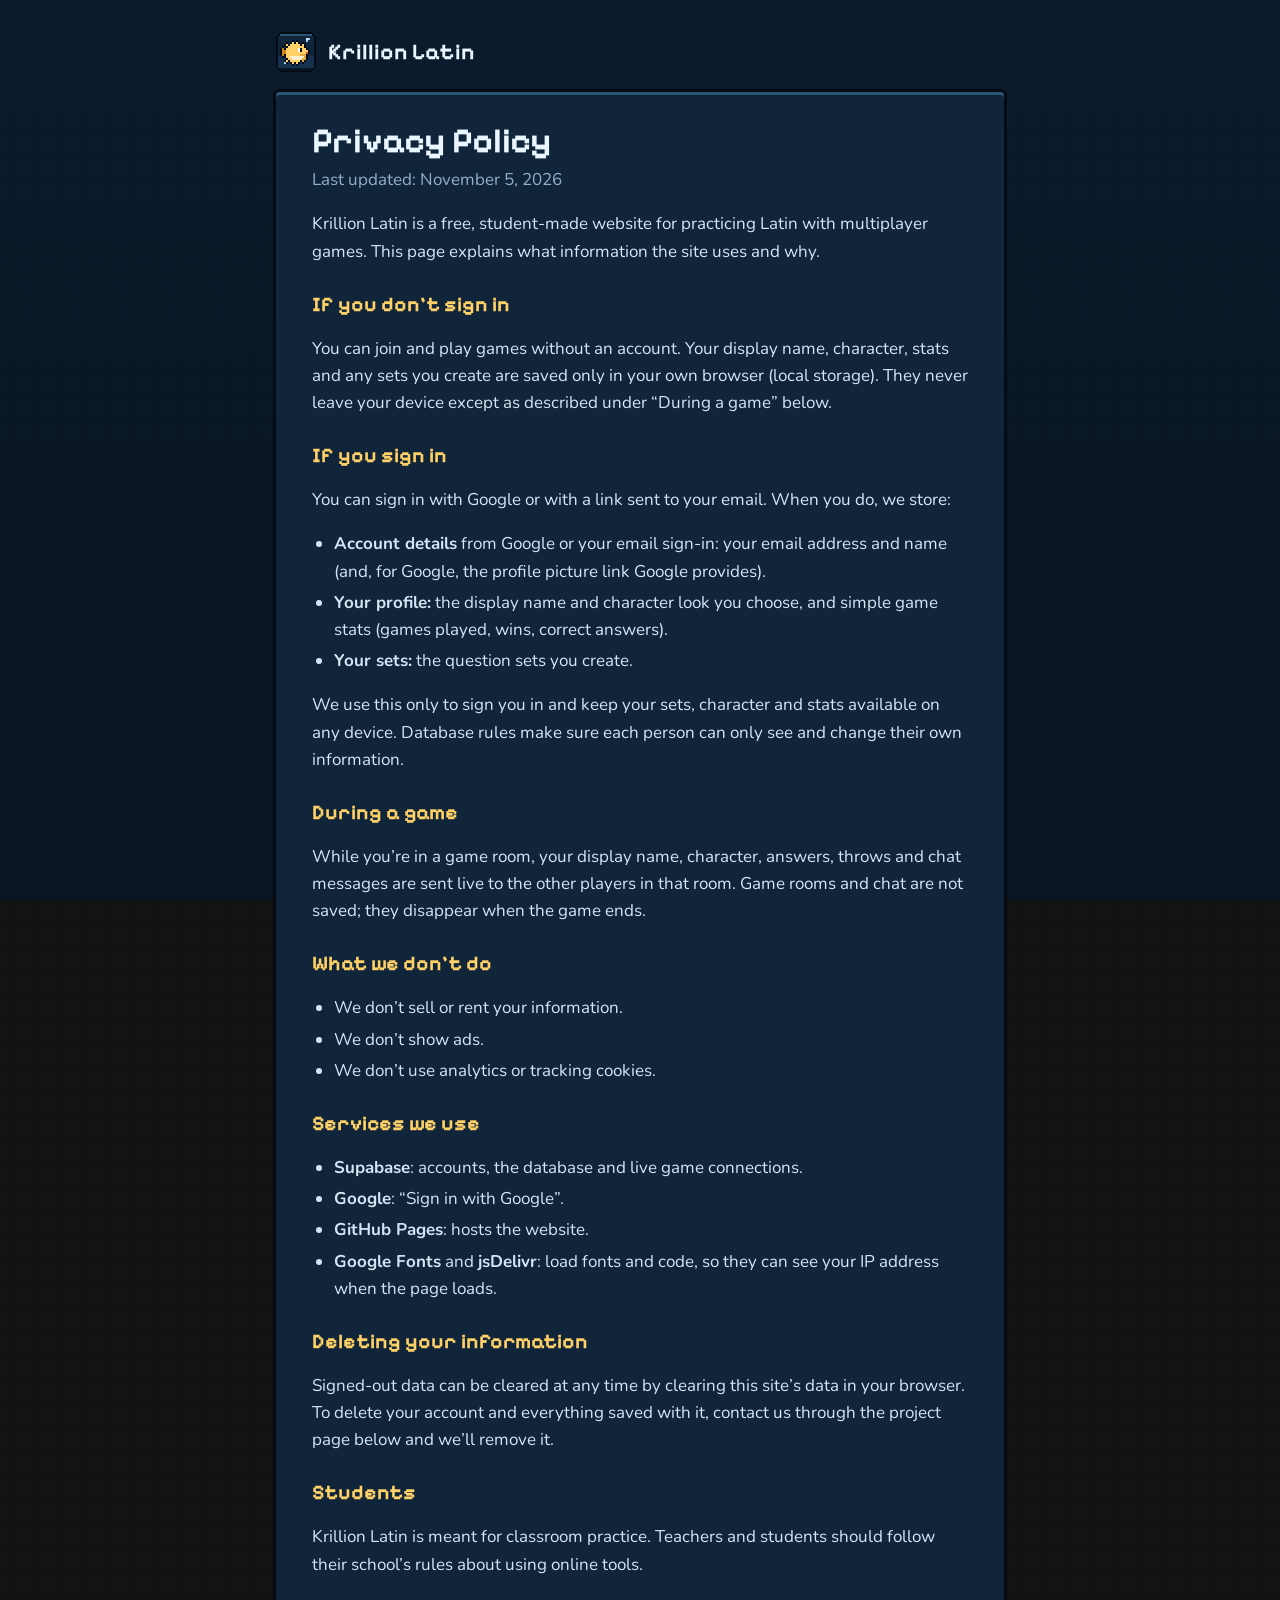
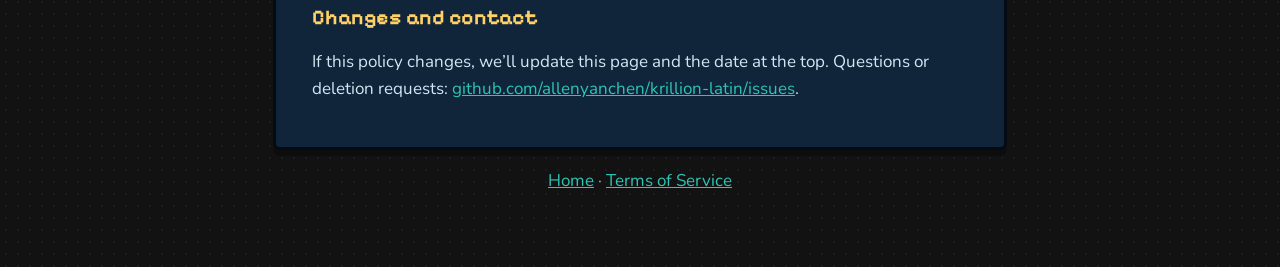
==== privacy.html @ 59c99d55 "Add pixel logo and favicons, privacy policy and terms pages for Google sign-in Co-Authored-By: Claud" ====
<!doctype html>
<html lang="en">
<head>
  <meta charset="utf-8">
  <meta name="viewport" content="width=device-width, initial-scale=1">
  <title>Privacy Policy · Krillion Latin</title>
  <link rel="icon" type="image/png" href="assets/favicon-64.png">
  <link rel="preconnect" href="https://fonts.googleapis.com">
  <link rel="preconnect" href="https://fonts.gstatic.com" crossorigin>
  <link href="https://fonts.googleapis.com/css2?family=Nunito:wght@500;600;700;800&family=Pixelify+Sans:wght@500;600;700&display=swap" rel="stylesheet">
  <link rel="stylesheet" href="legal.css">
</head>
<body>
  <main class="legal">
    <a class="legal-brand" href="./"><img src="assets/logo-120.png" alt="" width="40" height="40">Krillion Latin</a>
    <article class="legal-card">
      <h1>Privacy Policy</h1>
      <p class="updated">Last updated: November 5, 2026</p>

      <p>Krillion Latin is a free, student-made website for practicing Latin with multiplayer games. This page explains what information the site uses and why.</p>

      <h2>If you don’t sign in</h2>
      <p>You can join and play games without an account. Your display name, character, stats and any sets you create are saved only in your own browser (local storage). They never leave your device except as described under “During a game” below.</p>

      <h2>If you sign in</h2>
      <p>You can sign in with Google or with a link sent to your email. When you do, we store:</p>
      <ul>
        <li><b>Account details</b> from Google or your email sign-in: your email address and name (and, for Google, the profile picture link Google provides).</li>
        <li><b>Your profile:</b> the display name and character look you choose, and simple game stats (games played, wins, correct answers).</li>
        <li><b>Your sets:</b> the question sets you create.</li>
      </ul>
      <p>We use this only to sign you in and keep your sets, character and stats available on any device. Database rules make sure each person can only see and change their own information.</p>

      <h2>During a game</h2>
      <p>While you’re in a game room, your display name, character, answers, throws and chat messages are sent live to the other players in that room. Game rooms and chat are not saved; they disappear when the game ends.</p>

      <h2>What we don’t do</h2>
      <ul>
        <li>We don’t sell or rent your information.</li>
        <li>We don’t show ads.</li>
        <li>We don’t use analytics or tracking cookies.</li>
      </ul>

      <h2>Services we use</h2>
      <ul>
        <li><b>Supabase</b>: accounts, the database and live game connections.</li>
        <li><b>Google</b>: “Sign in with Google”.</li>
        <li><b>GitHub Pages</b>: hosts the website.</li>
        <li><b>Google Fonts</b> and <b>jsDelivr</b>: load fonts and code, so they can see your IP address when the page loads.</li>
      </ul>

      <h2>Deleting your information</h2>
      <p>Signed-out data can be cleared at any time by clearing this site’s data in your browser. To delete your account and everything saved with it, contact us through the project page below and we’ll remove it.</p>

      <h2>Students</h2>
      <p>Krillion Latin is meant for classroom practice. Teachers and students should follow their school’s rules about using online tools.</p>

      <h2>Changes and contact</h2>
      <p>If this policy changes, we’ll update this page and the date at the top. Questions or deletion requests: <a href="https://github.com/allenyanchen/krillion-latin/issues">github.com/allenyanchen/krillion-latin/issues</a>.</p>
    </article>
    <p class="legal-links"><a href="./">Home</a> · <a href="terms.html">Terms of Service</a></p>
  </main>
</body>
</html>
---- legal.css ----
:root { --bg: #091522; --panel: #10243a; --line: #234561; --edge: #040b14; --hi: #2b5576; --ink: #eaf6ff; --muted: #8fb0c7; --accent: #ffb238; --teal: #2ec4b6; color-scheme: dark; }
* { box-sizing: border-box; }
html, body { margin: 0; }
body {
  background: radial-gradient(rgba(120, 190, 230, .06) 1px, transparent 1.5px) 0 0 / 12px 12px, linear-gradient(180deg, #0b1b2d, var(--bg) 60%) fixed;
  color: var(--ink); font-family: 'Nunito', system-ui, sans-serif; font-size: 17px; line-height: 1.6;
}
.legal { max-width: 760px; margin: 0 auto; padding: 32px 16px 56px; }
.legal-brand { display: inline-flex; align-items: center; gap: 12px; color: var(--ink); text-decoration: none; font-family: 'Pixelify Sans', sans-serif; font-weight: 700; font-size: 1.4rem; margin-bottom: 20px; }
.legal-brand img { image-rendering: pixelated; }
.legal-card { background: var(--panel); padding: 28px clamp(18px, 4vw, 36px); border-radius: 4px; box-shadow: 0 0 0 3px var(--edge), inset 0 3px 0 var(--hi), 0 6px 0 3px rgba(0, 0, 0, .3); }
h1, h2 { font-family: 'Pixelify Sans', sans-serif; line-height: 1.2; }
h1 { margin: 0 0 4px; font-size: 2.2rem; }
h2 { margin: 28px 0 8px; font-size: 1.3rem; color: #ffd166; }
.updated { color: var(--muted); margin-top: 0; }
p, li { color: #d3e6f3; }
ul { padding-left: 1.3em; }
li { margin: 4px 0; }
a { color: var(--teal); }
.legal-links { text-align: center; color: var(--muted); margin-top: 20px; }
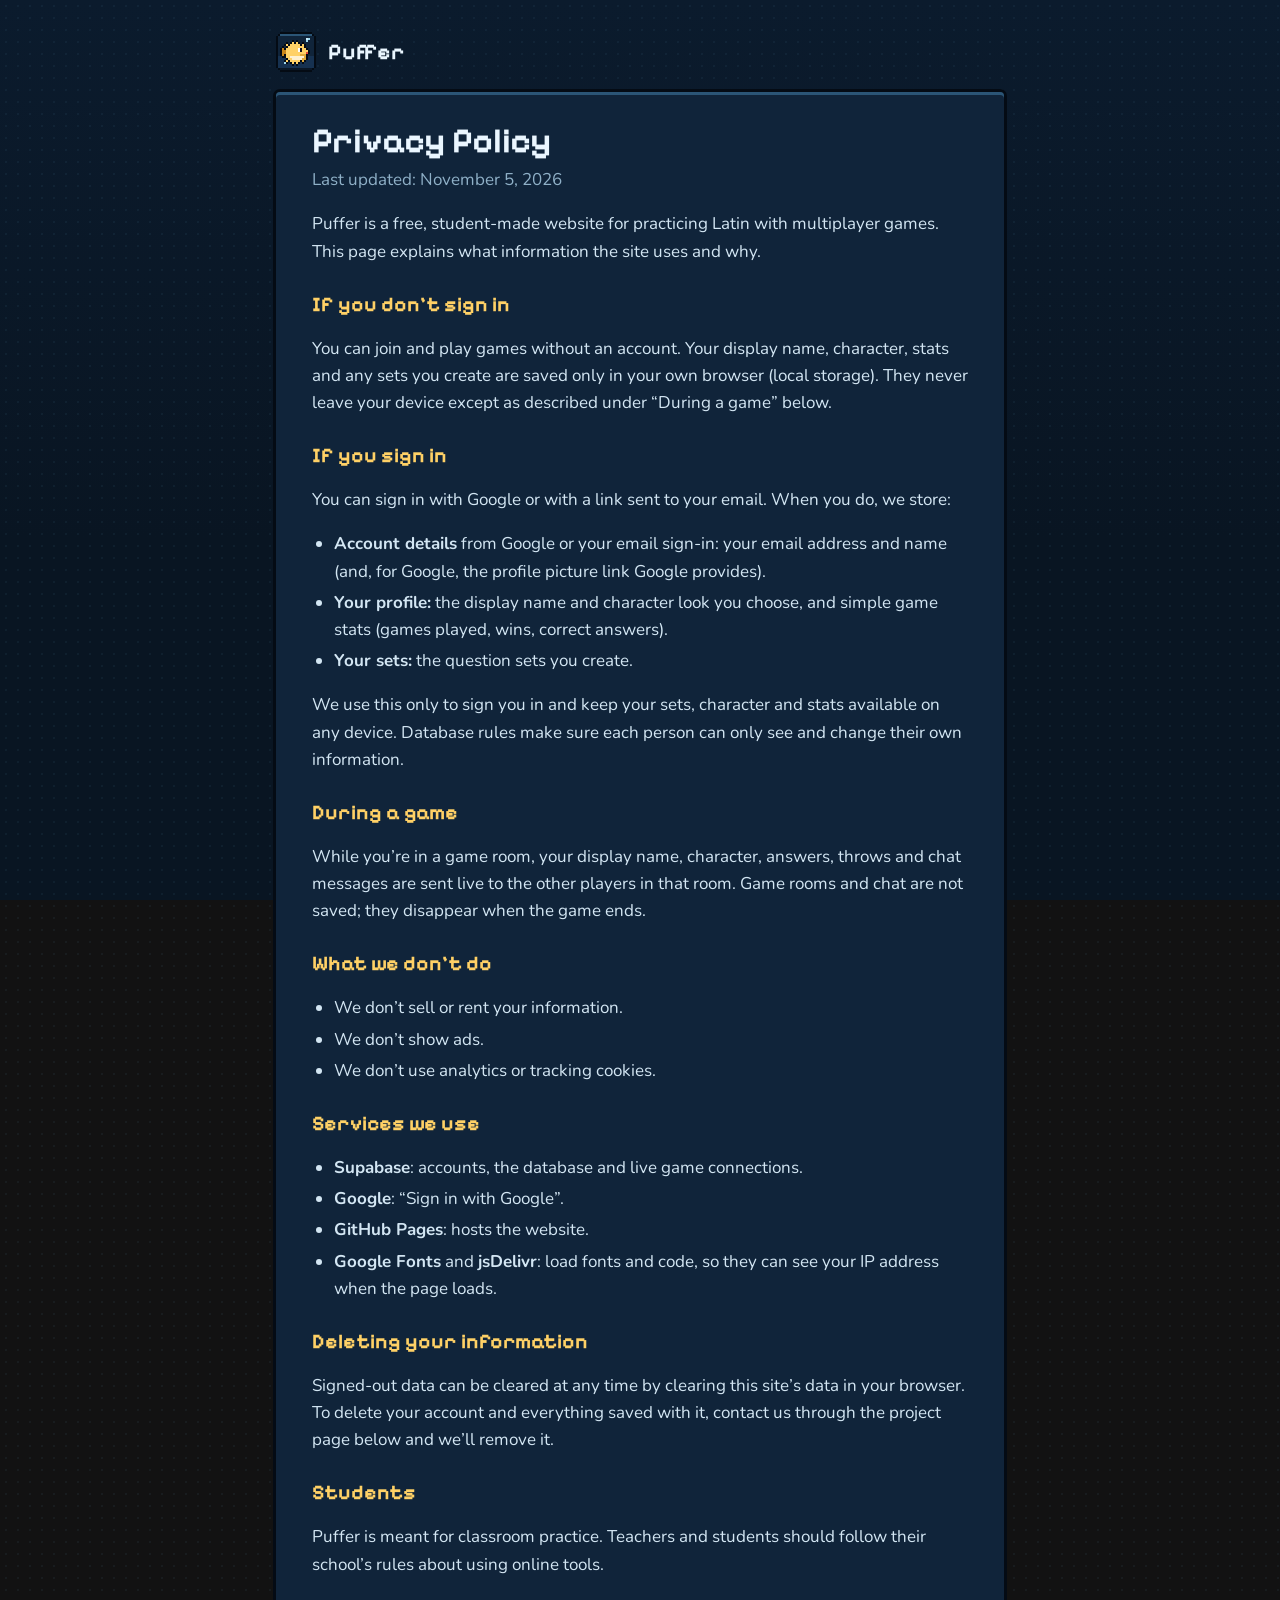
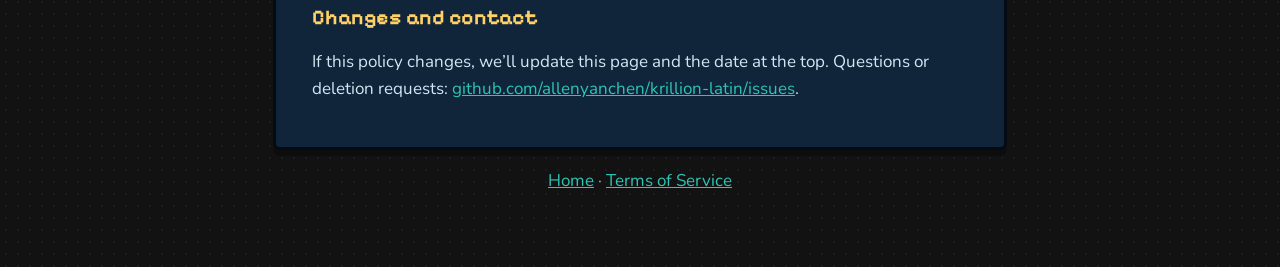
==== commit d1df3eab: "Rename site to Puffer; fix lobby join bugs; shop replace warning; quiz Space closes; sweep tools - I" ====
--- a/privacy.html
+++ b/privacy.html
@@ -3,7 +3,7 @@
 <head>
   <meta charset="utf-8">
   <meta name="viewport" content="width=device-width, initial-scale=1">
-  <title>Privacy Policy · Krillion Latin</title>
+  <title>Privacy Policy · Puffer</title>
   <link rel="icon" type="image/png" href="assets/favicon-64.png">
   <link rel="preconnect" href="https://fonts.googleapis.com">
   <link rel="preconnect" href="https://fonts.gstatic.com" crossorigin>
@@ -12,12 +12,12 @@
 </head>
 <body>
   <main class="legal">
-    <a class="legal-brand" href="./"><img src="assets/logo-120.png" alt="" width="40" height="40">Krillion Latin</a>
+    <a class="legal-brand" href="./"><img src="assets/logo-120.png" alt="" width="40" height="40">Puffer</a>
     <article class="legal-card">
       <h1>Privacy Policy</h1>
       <p class="updated">Last updated: November 5, 2026</p>
 
-      <p>Krillion Latin is a free, student-made website for practicing Latin with multiplayer games. This page explains what information the site uses and why.</p>
+      <p>Puffer is a free, student-made website for practicing Latin with multiplayer games. This page explains what information the site uses and why.</p>
 
       <h2>If you don’t sign in</h2>
       <p>You can join and play games without an account. Your display name, character, stats and any sets you create are saved only in your own browser (local storage). They never leave your device except as described under “During a game” below.</p>
@@ -53,7 +53,7 @@
       <p>Signed-out data can be cleared at any time by clearing this site’s data in your browser. To delete your account and everything saved with it, contact us through the project page below and we’ll remove it.</p>
 
       <h2>Students</h2>
-      <p>Krillion Latin is meant for classroom practice. Teachers and students should follow their school’s rules about using online tools.</p>
+      <p>Puffer is meant for classroom practice. Teachers and students should follow their school’s rules about using online tools.</p>
 
       <h2>Changes and contact</h2>
       <p>If this policy changes, we’ll update this page and the date at the top. Questions or deletion requests: <a href="https://github.com/allenyanchen/krillion-latin/issues">github.com/allenyanchen/krillion-latin/issues</a>.</p>
